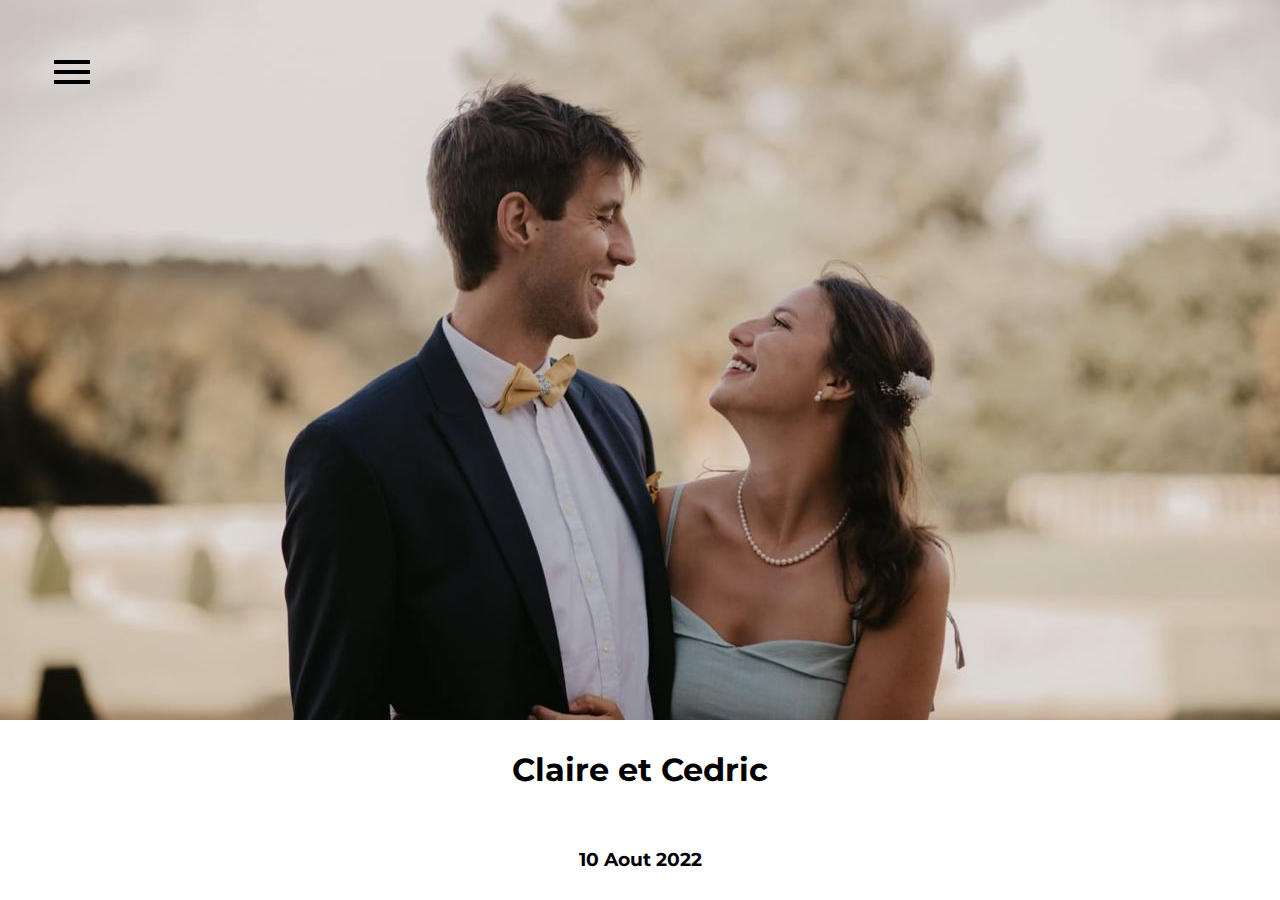
==== index.html @ 83a8cd8a "init" ====
<!DOCTYPE html>
<html>
    <head id="head">
        <meta charset="utf-8">
        <title>Mariage - Claire &amp; Cedric </title>
        <link rel="icon" href="img/nanocell_fit.svg">
        <meta name="viewport" content="width=device-width, initial-scale=1">
        <link rel="stylesheet" type="text/css" href="theme.css">
        <link rel="stylesheet" href="https://fonts.googleapis.com/css?family=Lato:300,400,700">
        <link href="https://fonts.googleapis.com/icon?family=Material+Icons" rel="stylesheet">
        <script src="https://js.stripe.com/v3"></script>

    </head>
    <body>
        <nav id="main-nav" style="display:none">
            <a href="#"></a>
            <a href="#info">Info</a>
            <a href="#program"> Program</a>
            <a href="#contacts"> Contacts</a>
            <a href="#photo">Photos</a>
            <a href="#list">Liste</a>
            <a href="#messe">Messe</a>
        </nav>
        <img id="menu_icn" src="img/nav/menu.svg">


<section id="header">
            <div id="main_img_div"></div>
            <div id="header_txt">
                <h1>        Claire et Cedric </h1>
                <h3> 10 Aout 2022</h3>
            </div>
</section>

    <section id="info">
        
        

    <!-- <div class="hr"></div>         -->
        
        
            <div >

                <h1>  Lieux</h1>
                <table>
                    <tr>    <th> Reception au Mas D'Arvieux   </th></tr>
                    <tr>
                        <td>   <a href="https://www.google.fr/maps/place/Mas+d'Arvieux+-+Maison+d'H%C3%B4tes,+Lieu+de+r%C3%A9ceptions,+mariages+et+S%C3%A9minaire/@43.8187527,4.7420748,12.5z/data=!4m16!1m7!3m6!1s0x12b5dd595a777061:0xc7fd7b2adc88d408!2sMas+d'Arvieux,+13150+Tarascon!3b1!8m2!3d43.83261!4d4.723021!3m7!1s0x12b5dd5ba1266fd5:0x8443583f1bc0cae9!5m2!4m1!1i2!8m2!3d43.8329209!4d4.7229195" target="_blank"><img src="img/nav/gmap.svg" style=" height:  3em"></a>  </td>
                        <td>
                            Quartier Berneraque <br>  Route d'Avignon <br>    13150 Tarascon
                        </td>
                    </tr>
                    <br><br>
                    <tr>    <th> Ceremonie à l'église Notre Dame de Grâce   <br> 10 Août 2022 - 15h30 </th></tr>
                    <tr>
                        <td>   <a href="https://www.google.fr/maps/place/Eglise+Notre-Dame-de-Gr%C3%A2ce/@43.8967047,4.7467676,15.25z/data=!4m5!3m4!1s0x12b5e9c0bca6ae2b:0x3e7623917628d52e!8m2!3d43.8986244!4d4.7477211" arget="_blank"><img src="img/nav/gmap.svg" style=" height:  3em"></a> </td>
                        <td>
                            Eglise Notre Dame de Grâce <br>  Rue Grande <br>  13570 Barbentane
                        </td>
                    </tr>
                </table>
                <br>    
                <br>    
                <br>    
                <br>    
                <br>    
                
            </div>
       
   </section>        
   <section id="contacts">
           
            <div>
                <h1>    Contacts </h1>
                <table>
                    <tr>   <th>  Parents Claire</th></tr>
                    
                    <tr> <td> Magali </td><td> PERRIN  </td><td>   +3360978890  </td></tr>
                    <tr> <td> Maxime  </td><td> PERRIN </td><td>   +3360978890  </td></tr>
                    <tr> <th>  Parents Cedric</th></tr>
                    
                    <tr> <td> Cecile </td><td> BONJOUR  </td><td>   +3360978890  </td></tr>
                    <tr> <td> Xavier  </td><td> BONJOUR </td><td>   +3360978890  </td></tr>
                    
                    <tr>   <th>  Témoins Claire</th></tr>
                    
                    <tr> <td> Marie </td><td> DE NOBLET  </td><td>   +3360978890  </td></tr>
                    <tr> <td> Delphine  </td><td> VIVIER </td><td>   +3360978890  </td></tr>
                    <tr> <td> Diane </td><td> SION  </td><td>   +3360978890  </td></tr>
                    <tr> <td> Marianne  </td><td> GROS </td><td>   +3360978890  </td></tr>
                    <tr> <td> Martin </td><td> WEVERS  </td><td>   +3360978890  </td></tr>
                    
                    <tr>   <th>  Témoins Cedric</th></tr>
                    
                    
                    <tr> <td> Yvan </td><td> ZIMMERMANN  </td><td>   +3360978890  </td></tr>
                    <tr> <td> Geoffroy </td><td> SION  </td><td>   +3360978890  </td></tr>
                    <tr> <td> Nicolas  </td><td>  COPIN</td><td>   +3360978890  </td></tr>
                    <tr> <td> Tanguy </td><td> BONJOUR  </td><td>   +3360978890  </td></tr>
                    
                    <tr>   <th>  Mas d'Arvieux</th></tr>
                    <tr> <td> Caroline  </td><td></td><td>   +3360978890  </td></tr>
                </table>
                <br>
                <br>
            </div>
    </section>
<section id="program">
    
           
            <div>
                <h1>    Programme</h1>
                <table>
                    <tr> <th>Mardi 9 </th></tr>
                    
                    <tr> <td> 16h00 </td><td> Reception sur le Mas</td><td></td></tr>
                    
                    <tr> <th>  Mercredi 10 </th></tr>
                    
                    <tr> <td>08h00</td><td> levé</td><td>     </td></tr>
                    <tr> <td>12h00</td><td> Pizzas dans St rémi</td><td>    </td></tr>
                    <tr> <td>15h00</td><td> Départ pour l'église</td><td>    </td></tr>
                    <tr> <td>15h30</td><td>Cérmonie</td><td>    </td></tr>
                    <tr> <td>17h00</td><td>Cocktail</td><td>    </td></tr>
                    <tr> <td>19h00</td><td>Dîner</td><td>  </td></tr>
                    <tr> <td>22h00</td><td>Soirée</td><td>  </td></tr>
                    
                    <tr> <th>  Jeudi 11 </th></tr>
                    <tr> <td>09h30</td><td>Brunch (start)</td><td>    </td></tr>
                    <tr> <td>12h00</td><td>Brunch (end)</td><td>    </td></tr>
              

                </table>
                <br>
                <br>
            </div>
</section>
<section id="photo">
    
            <div >
                <h1>    Photos</h1>
              

                <div id="slideshow_wrapper">
                   <div id="slideshow_img" idx=1></div>
                   <div id="slideshow_L"><img src="img/next.png"></div>
                   <div id="slideshow_R"><img src="img/next.png"></div> 
                </div>
                <br>
                <div id="slideshow_comment"> A comment</div> 
                  <br>
                  <br>
                  <br>
                  <div> Envoyez nous vos photos à <b>cbonjour37@gmail.com</b></div>
                <br>
                <br>

            </div>
</section>           
<section id="list">
    
            <div >
                <br>
                <br>
                <br>
                <br>
                <h1>    Liste</h1>
                <br>    
                
                <br>    

                <div class="gift_card"> <div class="card_img" style="background-image: url( 'img/liste/voyage.jpg' );"></div> <br> <h5> Voyage </h5> <br></div>
                <div class="gift_card"> <div class="card_img" style="background-image: url( 'img/liste/diner.jpg' );"></div> <br> <h5>Diner en amoureux</h5> <br></div>
                <div class="gift_card"> <div class="card_img" style="background-image: url( 'img/liste/armoire.png' );"></div> <br> <h5>Armoire </h5> <br></div>
                <div class="gift_card"> <div class="card_img" style="background-image: url( 'img/liste/sound.png' );"></div> <br> <h5> Einceintes</h5> <br></div>
                <div class="gift_card"> <div class="card_img" style="background-image: url( 'img/liste/canap.jpg' );"></div> <br> <h5> Canapé </h5> <br></div>
                <div class="gift_card"> <div class="card_img" style="background-image: url( 'img/liste/camera.jpg' );"></div> <br> <h5> Camera </h5> <br></div>
                <div class="gift_card"> <div class="card_img" style="background-image: url( 'img/liste/lampe.jpg' );"></div> <br> <h5> Lampe </h5> <br></div>
                <div class="gift_card"> <div class="card_img" style="background-image: url( 'img/liste/bbq.jpg' );"></div> <br> <h5> BBQ </h5> <br></div>
                <div class="gift_card"> <div class="card_img" style="background-image: url( 'img/liste/table.jpg' );"></div> <br> <h5> Table basse </h5> <br></div>
                <div class="gift_card"> <div class="card_img" style="background-image: url( 'img/liste/table.png' );"></div> <br> <h5> Table de jardin </h5> <br></div>
                <div class="gift_card"> <div class="card_img" style="background-image: url( 'img/liste/mixer.jpg' );"></div> <br> <h5> Mixer </h5> <br></div>
                <div class="gift_card"> <div class="card_img" style="background-image: url( 'img/liste/rice-cooker.png' );"></div> <br> <h5> Rice cooker </h5> <br></div>
                <div class="gift_card"> <div class="card_img" style="background-image: url( 'img/liste/fridge.png' );"></div> <br> <h5> Frigo </h5> <br></div>

                <br>    
                <br>    
                <br>
                <textarea id="msg" placeholder="Message aux mariés " style="width:80vw; max-width: 30em; border:solid pink 1px;padding:1em" rows="4"></textarea>
                <br>
                
                <br><br>

                <input id="money_slider" type="range" name="" style="width:80vw; max-width: 30em;" min="0" max="18" step="1"><br> <br> 
                <span style="color: #ff8ca0"><input type="number" name="" id="amount_donate" min="0"  value="100"><b> €</b></span><br> <br>
                <button id="donate" role="link">Participer</button>
                <br>    
                <div id="error-message"></div>
                <br> <br><br>   
                <br> <br><br>   
                <br> <br><br>   
                <br> <br><br>
            </div>
</section>           


<section id="messe">
    

             <div >
                <h1>Carnet de Messe</h1>
                <br>
                <br>
                 
<img src="img/nav/wip.jpg" style="max-width: 80vw">
             </div>
</section>            

            
          <!--   
            <footer>
                <a href="">...</a>
                <a href="">...</a>
                <a href="">...</a>
            </footer> -->
        </div>
        <script type="text/javascript" src="script.js"></script>
        <script type="text/javascript" src="slideshow.js"></script>
    </body>
</html>
---- theme.css ----
:root{
  --green: #48a741;
  --w: 60%;
  --grey: #eee;
  --shadow: #aaa;
}


@font-face {
    font-family: if;
    /*src:url("font/IndieFlower-Regular.ttf");*/
    src:url("font/Montserrat-VariableFont_wght.ttf");

}

#menu_icn{
  position: fixed; 
  top:2em;
  left:2em;
  height: 3em;  
  z-index: 999999;
  padding: 1em;
}

#menu_icn:hover{
  background-color: #eee;
  border-radius:50%;
  cursor:pointer;
}

.hr{
  background-image: url("./img/nav/hr.png"); /* The image used */
  min-height: 10em; /* You must set a specified height */
  width:  100%;
  background-position: center; /* Center the image */
  background-repeat: no-repeat; /* Do not repeat the image */
  background-size: contain; 
  margin: 5em 0 5em 0 ;
}


 h1, h2,h3{  font-family: if; margin:0;}

h5{
  margin: 0;
}

a{
  color: inherit;
  text-decoration: none;
}

p a {
  font-weight: bold;
  color:green;
}

hr{
  max-width :40em;
  margin-top: 30vh;
  margin-bottom: 30vh;
}

p{
  display: inline-block;
  /*width : 40em;*/
  text-align: justify;
  max-width: 90%;
}
th{
max-width: 0;
overflow-x:   visible;
word-wrap: unset; 
white-space:  nowrap;
padding-top:    2em;

}
span{
  display: inline-block;
  align-items: center;
  max-width: 90%;
}

section {
  min-height: 100vh;
  flex-direction: column;
  justify-content: space-around;
  display: none;
}

section div:first-child {
  max-height: 100%;
}

/*
section, blockquote, footer{
  max-width: 100%;
  margin: 0;
  width :100%;
  background-color: var(--grey);
  box-shadow: 0 0  0 1px  var(--shadow);
}
*/


body{
  display:flex;
  flex-direction:column;
  overflow-x: hidden; 
  width: 100%;
  height :100vh;
  font-family:lato;
  font-weight:lighter;
  margin:0;
  text-align: center;
}

table{
  display:  inline-block;
  text-align: left;
}



nav{
  text-align: center;
  position: fixed;
  left:0;
  top:0;
  height: 100%;

  min-width: 20em;

  /*overflow-y:scroll;*/
   display: flex;
   flex-direction: column;
   justify-content: space-evenly;
   align-items: stretch;
   background-color: var(--grey);
   box-shadow: 1px  1px  var(--shadow);
   z-index: 889;
   
}

/*
nav{
   min-height : 10vh;
   display: flex;
   justify-content: space-evenly;
   position: sticky;
   top:0;
   left:0;
   background-color: var(--grey);
   box-shadow: 0  1px  var(--shadow);
   z-index: 9999;
   
}*/


nav a {
  cursor: pointer;
  width: 100%;
  flex-grow: 2;
  display: flex;
  justify-content: center;
  align-items: center;
}

nav a:hover{
  background-color:white;
}

#logo{
display: inline-block;
height: 3em;
}
button:focus {outline:0;}

button img{
  display: inline-block;
  height : 2em;
  margin-right: 1em;
}


#title{
   margin-top:.5em;
   display: flex;
   justify-content:space-evenly;
   align-items: center;
   font-size: 2em;
   flex-wrap: wrap;
   width: 100%;
}






footer{
  min-height: 10vh;
  display: flex;
  background-color: var(--grey);
  text-align: center;
  /* padding: 1em; */
  justify-content: space-evenly;
  align-items: center;
  flex-wrap: wrap;
}

.gift_card{
  display:inline-block;
  /*text-align:left;*/
  background-color:white;
  margin:1em;
  border-radius:1em;
  box-shadow: 0 0 0 1px  var(--shadow);
  overflow: hidden; 
}
.selected_gift{
  box-shadow: 0 0  0 5px  pink;



}


.gift_card *{
  pointer-events: none;
}

footer a{
  margin:1em;
}

#donate, #send_msg{
  font-size: 1em;
  width: 50vw;
  max-width: 15em;
  padding: .5em;
  font-weight: bold;
  border: none;
  background-color: #ff8ca0;
  color:white;
  border-radius: 1em; 
  cursor :pointer;

}


/*Chrome*/
    input[type='range'] {
      background-color:  #ff8ca0;
    }
    
    
    input[type='range']::-webkit-slider-thumb {
      background: #ff8ca0;
    }


/*=================================*/
header{
  min-height:   100vh;
}

#amount_donate{
text-align: center;
font-size: 3em;
width: 2.5em;
border: none;
color:#ff8ca0;


}

input::-webkit-outer-spin-button,
input::-webkit-inner-spin-button {
    /* display: none; <- Crashes Chrome on hover */
    -webkit-appearance: none;
    margin: 0; /* <-- Apparently some margin are still there even though it's hidden */
}

input[type=number] {
    -moz-appearance:textfield; /* Firefox */
}

#main_img_div{
  background-image: url("./img/main_bg.jpg"); /* The image used */
  min-height: 80%; /* You must set a specified height */
  width:  100%;
  background-position: center; /* Center the image */
  background-repeat: no-repeat; /* Do not repeat the image */
  background-size: cover; 
}

#slideshow_wrapper{

  min-height: 70vh; /* You must set a specified height */
  width:  100%;
  display: flex;
  position: relative;
}

#slideshow_img{
  background-image: url("./img/slideshow/img_001.jpg"); /* The image used */

  min-height: 100%; /* You must set a specified height */
  width:  100%;
  position: absolute;
  top:0;
  left:0;
  background-position: center; /* Center the image */
  background-repeat: no-repeat; /* Do not repeat the image */
  background-size: contain; 
}

#slideshow_L{
  position: absolute;
  top:0;
  left:0;
  height: 100%;
  width:50%; 
}

#slideshow_R{
  position: absolute;
  top:0;
  right:0;
  height: 100%;
  width:50%; 
}

#slideshow_L img{
  position: absolute;
  bottom: 45%;
  left: 2em;
  height: 3em;
  transform: rotate(180deg);
  filter : invert(25%) sepia(16%) saturate(8%) hue-rotate(345deg) brightness(99%) contrast(95%);
  /*filter :invert(59%) sepia(0%) saturate(5%) hue-rotate(209deg) brightness(104%) contrast(95%);*/
}

#slideshow_R img{
  position: absolute;
  bottom: 45%;
  right: 2em;
  height: 3em;
  filter : invert(25%) sepia(16%) saturate(8%) hue-rotate(345deg) brightness(99%) contrast(95%);
  /*filter :invert(59%) sepia(0%) saturate(5%) hue-rotate(209deg) brightness(104%) contrast(95%);*/
}

#slideshow_R img:hover, #slideshow_L img:hover{
  cursor: pointer;
  filter :invert(59%) sepia(0%) saturate(5%) hue-rotate(209deg) brightness(104%) contrast(95%);


}

#header_txt {
  min-height:   20%;
  display: flex;
  flex-direction: column;
  align-items: center;
  align-content:  space-around;
  justify-content:  space-around  ;
}

.card_img{
  height: 10em; /* You must set a specified height */
  width:  10em;
  background-position: center; /* Center the image */
  background-repeat: no-repeat; /* Do not repeat the image */
  background-size: contain; 
}
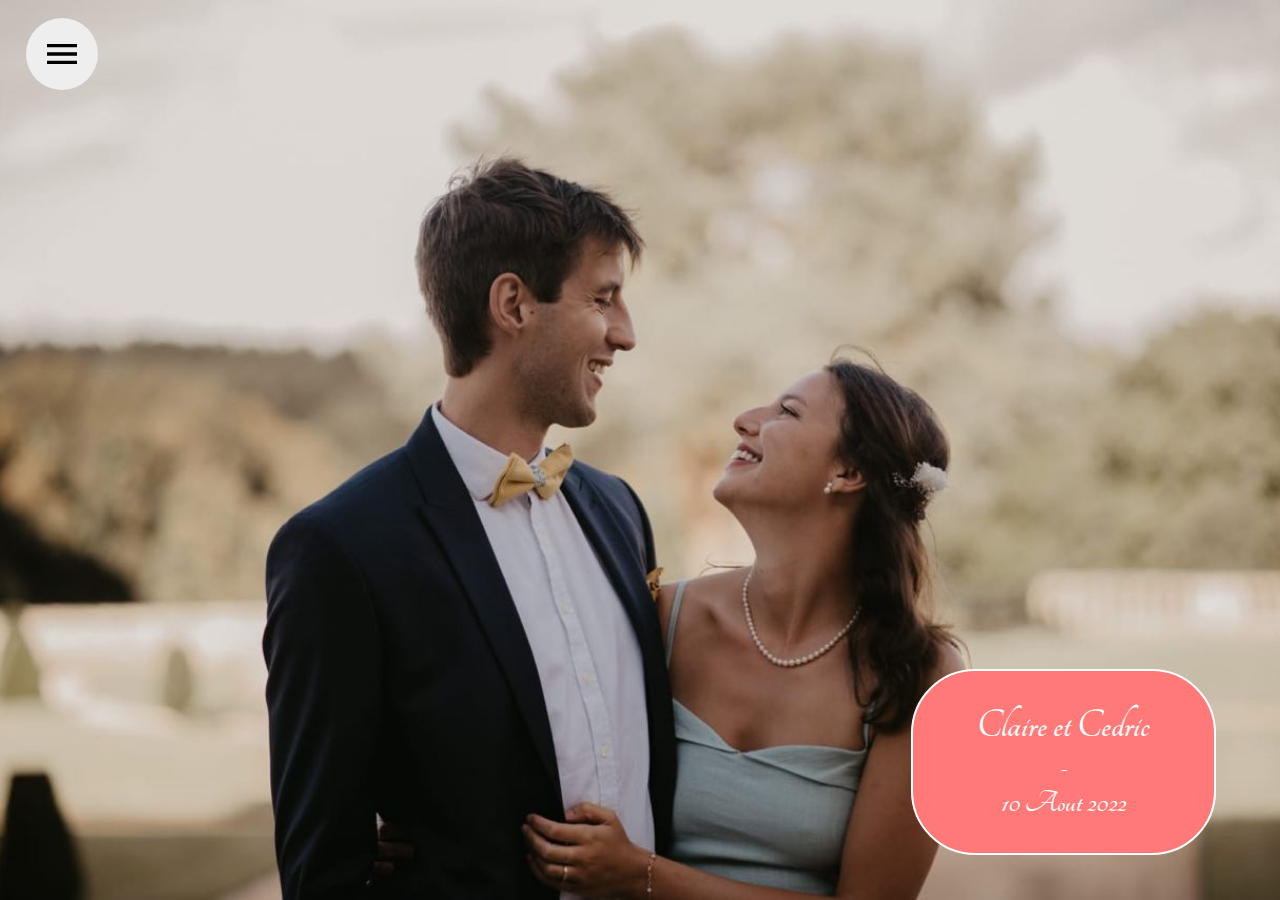
==== commit 8b287874: "mariage" ====
--- a/index.html
+++ b/index.html
@@ -3,17 +3,18 @@
     <head id="head">
         <meta charset="utf-8">
         <title>Mariage - Claire &amp; Cedric </title>
-        <link rel="icon" href="img/nanocell_fit.svg">
+        <link rel="icon" href="img/cc3.svg">
         <meta name="viewport" content="width=device-width, initial-scale=1">
         <link rel="stylesheet" type="text/css" href="theme.css">
         <link rel="stylesheet" href="https://fonts.googleapis.com/css?family=Lato:300,400,700">
         <link href="https://fonts.googleapis.com/icon?family=Material+Icons" rel="stylesheet">
         <script src="https://js.stripe.com/v3"></script>
-
     </head>
     <body>
         <nav id="main-nav" style="display:none">
-            <a href="#"></a>
+            
+            <div onclick="toggle_div('main-nav')"><img src="./img/nav/back.svg" style="filter : invert(60%);"></div>
+            <a href="#">Home</a>
             <a href="#info">Info</a>
             <a href="#program"> Program</a>
             <a href="#contacts"> Contacts</a>
@@ -22,202 +23,172 @@
             <a href="#messe">Messe</a>
         </nav>
         <img id="menu_icn" src="img/nav/menu.svg">
-
-
-<section id="header">
+        <section id="header">
             <div id="main_img_div"></div>
-            <div id="header_txt">
-                <h1>        Claire et Cedric </h1>
-                <h3> 10 Aout 2022</h3>
-            </div>
-</section>
-
-    <section id="info">
-        
-        
-
-    <!-- <div class="hr"></div>         -->
-        
-        
+            <div id="header_txt"><div style="font-size:  1.3em">Claire et Cedric </div>-<div> 10 Aout 2022</div></div>
+        </section>
+        <section id="info">
             <div >
-
                 <h1>  Lieux</h1>
-                <table>
-                    <tr>    <th> Reception au Mas D'Arvieux   </th></tr>
-                    <tr>
-                        <td>   <a href="https://www.google.fr/maps/place/Mas+d'Arvieux+-+Maison+d'H%C3%B4tes,+Lieu+de+r%C3%A9ceptions,+mariages+et+S%C3%A9minaire/@43.8187527,4.7420748,12.5z/data=!4m16!1m7!3m6!1s0x12b5dd595a777061:0xc7fd7b2adc88d408!2sMas+d'Arvieux,+13150+Tarascon!3b1!8m2!3d43.83261!4d4.723021!3m7!1s0x12b5dd5ba1266fd5:0x8443583f1bc0cae9!5m2!4m1!1i2!8m2!3d43.8329209!4d4.7229195" target="_blank"><img src="img/nav/gmap.svg" style=" height:  3em"></a>  </td>
-                        <td>
-                            Quartier Berneraque <br>  Route d'Avignon <br>    13150 Tarascon
-                        </td>
-                    </tr>
+                <div class="art_wrapper" style=" background-color: #ffe9ab;  flex-wrap: wrap;">
+                    <img class="art_img" src="img/art/mas.png">
+                    <div>
+                        <br><br>
+                        <h4> Reception au Mas D'Arvieux   </h4>
+                        <br><br>
+                        <div>
+                            
+                            <a href="https://www.google.fr/maps/place/Mas+d'Arvieux+-+Maison+d'H%C3%B4tes,+Lieu+de+r%C3%A9ceptions,+mariages+et+S%C3%A9minaire/@43.8187527,4.7420748,12.5z/data=!4m16!1m7!3m6!1s0x12b5dd595a777061:0xc7fd7b2adc88d408!2sMas+d'Arvieux,+13150+Tarascon!3b1!8m2!3d43.83261!4d4.723021!3m7!1s0x12b5dd5ba1266fd5:0x8443583f1bc0cae9!5m2!4m1!1i2!8m2!3d43.8329209!4d4.7229195" target="_blank"><img src="img/nav/gmap.svg" style=" height:  3em"></a>
+                            <br>Quartier Berneraque <br>  Route d'Avignon <br>    13150 Tarascon
+                            
+                        </div>
+                    </div>
+                </div>
+                <div  class="art_wrapper" style=" flex-wrap: wrap-reverse;">
+                    <div>
+                        <br><br>
+                        <h4> Ceremonie à l'église Notre Dame de Grâce   </h4>
+                        <br><br>
+                        <div>
+                            <a href="https://www.google.fr/maps/place/Eglise+Notre-Dame-de-Gr%C3%A2ce/@43.8967047,4.7467676,15.25z/data=!4m5!3m4!1s0x12b5e9c0bca6ae2b:0x3e7623917628d52e!8m2!3d43.8986244!4d4.7477211" target="_blank"><img src="img/nav/gmap.svg" style=" height:  3em"></a>
+                            <br>Eglise Notre Dame de Grâce <br>  Rue Grande <br>  13570 Barbentane
+                        </div>
+                    </div>
+                    <img class="art_img" src="img/art/church2.png">
+                </div>
+            </section>
+            <section id="contacts">
+                <div>
+                    <h1>    Contacts </h1>
+                    <table>
+                        <tr>   <th>  Parents Claire</th></tr>
+                        
+                        <tr> <td> Magali </td><td> PERRIN  </td><td>   +3360978890  </td></tr>
+                        <tr> <td> Maxime  </td><td> PERRIN </td><td>   +3360978890  </td></tr>
+                        <tr> <th>  Parents Cedric</th></tr>
+                        
+                        <tr> <td> Cecile </td><td> BONJOUR  </td><td>   +3360978890  </td></tr>
+                        <tr> <td> Xavier  </td><td> BONJOUR </td><td>   +3360978890  </td></tr>
+                        
+                        <tr>   <th>  Témoins Claire</th></tr>
+                        
+                        <tr> <td> Marie </td><td> DE NOBLET  </td><td>   +3360978890  </td></tr>
+                        <tr> <td> Delphine  </td><td> VIVIER </td><td>   +3360978890  </td></tr>
+                        <tr> <td> Diane </td><td> SION  </td><td>   +3360978890  </td></tr>
+                        <tr> <td> Marianne  </td><td> GROS </td><td>   +3360978890  </td></tr>
+                        <tr> <td> Martin </td><td> WEVERS  </td><td>   +3360978890  </td></tr>
+                        
+                        <tr>   <th>  Témoins Cedric</th></tr>
+                        
+                        
+                        <tr> <td> Yvan </td><td> ZIMMERMANN  </td><td>   +3360978890  </td></tr>
+                        <tr> <td> Geoffroy </td><td> SION  </td><td>   +3360978890  </td></tr>
+                        <tr> <td> Nicolas  </td><td>  COPIN</td><td>   +3360978890  </td></tr>
+                        <tr> <td> Tanguy </td><td> BONJOUR  </td><td>   +3360978890  </td></tr>
+                        
+                        <tr>   <th>  Mas d'Arvieux</th></tr>
+                        <tr> <td> Caroline  </td><td></td><td>   +3360978890  </td></tr>
+                    </table>
+                    <br>
+                    <br>
+                </div>
+            </section>
+            <section id="program">
+                
+                
+                <div>
+                    <h1>    Programme</h1>
+                    <table>
+                        <tr> <th>Mardi 9 </th></tr>
+                        
+                        <tr> <td> 16h00 </td><td> Reception sur le Mas</td><td></td></tr>
+                        
+                        <tr> <th>  Mercredi 10 </th></tr>
+                        
+                        <tr> <td>08h00</td><td> levé</td><td>     </td></tr>
+                        <tr> <td>12h00</td><td> Pizzas dans St rémi</td><td>    </td></tr>
+                        <tr> <td>15h00</td><td> Départ pour l'église</td><td>    </td></tr>
+                        <tr> <td>15h30</td><td>Cérmonie</td><td>    </td></tr>
+                        <tr> <td>17h00</td><td>Cocktail</td><td>    </td></tr>
+                        <tr> <td>19h00</td><td>Dîner</td><td>  </td></tr>
+                        <tr> <td>22h00</td><td>Soirée</td><td>  </td></tr>
+                        
+                        <tr> <th>  Jeudi 11 </th></tr>
+                        <tr> <td>09h30</td><td>Brunch (start)</td><td>    </td></tr>
+                        <tr> <td>12h00</td><td>Brunch (end)</td><td>    </td></tr>
+                        
+                    </table>
+                    <br>
+                    <br>
+                </div>
+            </section>
+            <section id="photo">
+                
+                <div >
+                    <h1>    Photos</h1>
+                    
+                    <div id="slideshow_wrapper">
+                        <div id="slideshow_img" idx=1></div>
+                        <div id="slideshow_L"><img src="img/next.png"></div>
+                        <div id="slideshow_R"><img src="img/next.png"></div>
+                    </div>
+                    <br>
+                    <div id="slideshow_comment"> A comment</div>
+                    <br><br><br>
+                    <div> Envoyez nous vos photos à <b>cbonjour37@gmail.com</b></div>
                     <br><br>
-                    <tr>    <th> Ceremonie à l'église Notre Dame de Grâce   <br> 10 Août 2022 - 15h30 </th></tr>
-                    <tr>
-                        <td>   <a href="https://www.google.fr/maps/place/Eglise+Notre-Dame-de-Gr%C3%A2ce/@43.8967047,4.7467676,15.25z/data=!4m5!3m4!1s0x12b5e9c0bca6ae2b:0x3e7623917628d52e!8m2!3d43.8986244!4d4.7477211" arget="_blank"><img src="img/nav/gmap.svg" style=" height:  3em"></a> </td>
-                        <td>
-                            Eglise Notre Dame de Grâce <br>  Rue Grande <br>  13570 Barbentane
-                        </td>
-                    </tr>
-                </table>
-                <br>    
-                <br>    
-                <br>    
-                <br>    
-                <br>    
-                
-            </div>
-       
-   </section>        
-   <section id="contacts">
-           
-            <div>
-                <h1>    Contacts </h1>
-                <table>
-                    <tr>   <th>  Parents Claire</th></tr>
+                </div>
+            </section>
+            <section id="list">
+                
+                <div >
+                    <h1>    Liste</h1>
+                    <div class="gift_card"> <div class="card_img" style="background-image: url( 'img/liste/voyage.jpg' );"></div> <br> <h5> Voyage </h5> <br></div>
+                    <div class="gift_card"> <div class="card_img" style="background-image: url( 'img/liste/diner.jpg' );"></div> <br> <h5>Diner en amoureux</h5> <br></div>
+                    <div class="gift_card"> <div class="card_img" style="background-image: url( 'img/liste/armoire.png' );"></div> <br> <h5>Armoire </h5> <br></div>
+                    <div class="gift_card"> <div class="card_img" style="background-image: url( 'img/liste/sound.png' );"></div> <br> <h5> Einceintes</h5> <br></div>
+                    <div class="gift_card"> <div class="card_img" style="background-image: url( 'img/liste/canap.jpg' );"></div> <br> <h5> Canapé </h5> <br></div>
+                    <div class="gift_card"> <div class="card_img" style="background-image: url( 'img/liste/camera.jpg' );"></div> <br> <h5> Camera </h5> <br></div>
+                    <div class="gift_card"> <div class="card_img" style="background-image: url( 'img/liste/lampe.jpg' );"></div> <br> <h5> Lampe </h5> <br></div>
+                    <div class="gift_card"> <div class="card_img" style="background-image: url( 'img/liste/bbq.jpg' );"></div> <br> <h5> BBQ </h5> <br></div>
+                    <div class="gift_card"> <div class="card_img" style="background-image: url( 'img/liste/table.jpg' );"></div> <br> <h5> Table basse </h5> <br></div>
+                    <div class="gift_card"> <div class="card_img" style="background-image: url( 'img/liste/table.png' );"></div> <br> <h5> Table de jardin </h5> <br></div>
+                    <div class="gift_card"> <div class="card_img" style="background-image: url( 'img/liste/mixer.jpg' );"></div> <br> <h5> Mixer </h5> <br></div>
+                    <div class="gift_card"> <div class="card_img" style="background-image: url( 'img/liste/rice-cooker.png' );"></div> <br> <h5> Rice cooker </h5> <br></div>
+                    <div class="gift_card"> <div class="card_img" style="background-image: url( 'img/liste/fridge.png' );"></div> <br> <h5> Frigo </h5> <br></div>
+                    <div class="gift_card"> <div class="card_img" style="background-image: url( 'img/liste/transat.jpg' );"></div> <br> <h5> Transat </h5> <br></div>
+                    <div class="gift_card"> <div class="card_img" style="background-image: url( 'img/liste/shoose.jpg' );"></div> <br> <h5> Meuble à chaussures </h5> <br></div>
+                    <div class="gift_card"> <div class="card_img" style="background-image: url( 'img/liste/carpet.jpg' );"></div> <br> <h5> Tapis </h5> <br></div>
+                    <br>
+                    <br>
+                    <br>
+                    <textarea id="msg" placeholder="Message aux mariés " style="width:80vw; max-width: 30em; border:solid pink 1px;padding:1em" rows="4"></textarea>
+                    <br>
                     
-                    <tr> <td> Magali </td><td> PERRIN  </td><td>   +3360978890  </td></tr>
-                    <tr> <td> Maxime  </td><td> PERRIN </td><td>   +3360978890  </td></tr>
-                    <tr> <th>  Parents Cedric</th></tr>
+                    <br><br>
+                    <input id="money_slider" type="range" name="" style="width:80vw; max-width: 30em;" min="0" max="18" step="1"><br> <br>
+                    <span style="color: #ff8ca0"><input type="number" name="" id="amount_donate" min="0"  value="100"><b> €</b></span><br> <br>
+                    <button id="donate" role="link">Participer</button>
+                    <br>
+                    <div id="error-message"></div>
+                   <div style="height: 50vh"></div>
+                </div>
+            </section>
+            <section id="messe">
+                
+                <div >
+                    <h1>Carnet de Messe</h1>
+                    <br>
+                    <br>
+                    <br>
+                    <br>
+                    <br>
+                    En cours de conception...
                     
-                    <tr> <td> Cecile </td><td> BONJOUR  </td><td>   +3360978890  </td></tr>
-                    <tr> <td> Xavier  </td><td> BONJOUR </td><td>   +3360978890  </td></tr>
-                    
-                    <tr>   <th>  Témoins Claire</th></tr>
-                    
-                    <tr> <td> Marie </td><td> DE NOBLET  </td><td>   +3360978890  </td></tr>
-                    <tr> <td> Delphine  </td><td> VIVIER </td><td>   +3360978890  </td></tr>
-                    <tr> <td> Diane </td><td> SION  </td><td>   +3360978890  </td></tr>
-                    <tr> <td> Marianne  </td><td> GROS </td><td>   +3360978890  </td></tr>
-                    <tr> <td> Martin </td><td> WEVERS  </td><td>   +3360978890  </td></tr>
-                    
-                    <tr>   <th>  Témoins Cedric</th></tr>
-                    
-                    
-                    <tr> <td> Yvan </td><td> ZIMMERMANN  </td><td>   +3360978890  </td></tr>
-                    <tr> <td> Geoffroy </td><td> SION  </td><td>   +3360978890  </td></tr>
-                    <tr> <td> Nicolas  </td><td>  COPIN</td><td>   +3360978890  </td></tr>
-                    <tr> <td> Tanguy </td><td> BONJOUR  </td><td>   +3360978890  </td></tr>
-                    
-                    <tr>   <th>  Mas d'Arvieux</th></tr>
-                    <tr> <td> Caroline  </td><td></td><td>   +3360978890  </td></tr>
-                </table>
-                <br>
-                <br>
-            </div>
-    </section>
-<section id="program">
-    
-           
-            <div>
-                <h1>    Programme</h1>
-                <table>
-                    <tr> <th>Mardi 9 </th></tr>
-                    
-                    <tr> <td> 16h00 </td><td> Reception sur le Mas</td><td></td></tr>
-                    
-                    <tr> <th>  Mercredi 10 </th></tr>
-                    
-                    <tr> <td>08h00</td><td> levé</td><td>     </td></tr>
-                    <tr> <td>12h00</td><td> Pizzas dans St rémi</td><td>    </td></tr>
-                    <tr> <td>15h00</td><td> Départ pour l'église</td><td>    </td></tr>
-                    <tr> <td>15h30</td><td>Cérmonie</td><td>    </td></tr>
-                    <tr> <td>17h00</td><td>Cocktail</td><td>    </td></tr>
-                    <tr> <td>19h00</td><td>Dîner</td><td>  </td></tr>
-                    <tr> <td>22h00</td><td>Soirée</td><td>  </td></tr>
-                    
-                    <tr> <th>  Jeudi 11 </th></tr>
-                    <tr> <td>09h30</td><td>Brunch (start)</td><td>    </td></tr>
-                    <tr> <td>12h00</td><td>Brunch (end)</td><td>    </td></tr>
-              
-
-                </table>
-                <br>
-                <br>
-            </div>
-</section>
-<section id="photo">
-    
-            <div >
-                <h1>    Photos</h1>
-              
-
-                <div id="slideshow_wrapper">
-                   <div id="slideshow_img" idx=1></div>
-                   <div id="slideshow_L"><img src="img/next.png"></div>
-                   <div id="slideshow_R"><img src="img/next.png"></div> 
-                </div>
-                <br>
-                <div id="slideshow_comment"> A comment</div> 
-                  <br>
-                  <br>
-                  <br>
-                  <div> Envoyez nous vos photos à <b>cbonjour37@gmail.com</b></div>
-                <br>
-                <br>
-
-            </div>
-</section>           
-<section id="list">
-    
-            <div >
-                <br>
-                <br>
-                <br>
-                <br>
-                <h1>    Liste</h1>
-                <br>    
-                
-                <br>    
-
-                <div class="gift_card"> <div class="card_img" style="background-image: url( 'img/liste/voyage.jpg' );"></div> <br> <h5> Voyage </h5> <br></div>
-                <div class="gift_card"> <div class="card_img" style="background-image: url( 'img/liste/diner.jpg' );"></div> <br> <h5>Diner en amoureux</h5> <br></div>
-                <div class="gift_card"> <div class="card_img" style="background-image: url( 'img/liste/armoire.png' );"></div> <br> <h5>Armoire </h5> <br></div>
-                <div class="gift_card"> <div class="card_img" style="background-image: url( 'img/liste/sound.png' );"></div> <br> <h5> Einceintes</h5> <br></div>
-                <div class="gift_card"> <div class="card_img" style="background-image: url( 'img/liste/canap.jpg' );"></div> <br> <h5> Canapé </h5> <br></div>
-                <div class="gift_card"> <div class="card_img" style="background-image: url( 'img/liste/camera.jpg' );"></div> <br> <h5> Camera </h5> <br></div>
-                <div class="gift_card"> <div class="card_img" style="background-image: url( 'img/liste/lampe.jpg' );"></div> <br> <h5> Lampe </h5> <br></div>
-                <div class="gift_card"> <div class="card_img" style="background-image: url( 'img/liste/bbq.jpg' );"></div> <br> <h5> BBQ </h5> <br></div>
-                <div class="gift_card"> <div class="card_img" style="background-image: url( 'img/liste/table.jpg' );"></div> <br> <h5> Table basse </h5> <br></div>
-                <div class="gift_card"> <div class="card_img" style="background-image: url( 'img/liste/table.png' );"></div> <br> <h5> Table de jardin </h5> <br></div>
-                <div class="gift_card"> <div class="card_img" style="background-image: url( 'img/liste/mixer.jpg' );"></div> <br> <h5> Mixer </h5> <br></div>
-                <div class="gift_card"> <div class="card_img" style="background-image: url( 'img/liste/rice-cooker.png' );"></div> <br> <h5> Rice cooker </h5> <br></div>
-                <div class="gift_card"> <div class="card_img" style="background-image: url( 'img/liste/fridge.png' );"></div> <br> <h5> Frigo </h5> <br></div>
-
-                <br>    
-                <br>    
-                <br>
-                <textarea id="msg" placeholder="Message aux mariés " style="width:80vw; max-width: 30em; border:solid pink 1px;padding:1em" rows="4"></textarea>
-                <br>
-                
-                <br><br>
-
-                <input id="money_slider" type="range" name="" style="width:80vw; max-width: 30em;" min="0" max="18" step="1"><br> <br> 
-                <span style="color: #ff8ca0"><input type="number" name="" id="amount_donate" min="0"  value="100"><b> €</b></span><br> <br>
-                <button id="donate" role="link">Participer</button>
-                <br>    
-                <div id="error-message"></div>
-                <br> <br><br>   
-                <br> <br><br>   
-                <br> <br><br>   
-                <br> <br><br>
-            </div>
-</section>           
-
-
-<section id="messe">
-    
-
-             <div >
-                <h1>Carnet de Messe</h1>
-                <br>
-                <br>
-                 
-<img src="img/nav/wip.jpg" style="max-width: 80vw">
-             </div>
-</section>            
-
+                </div>
+            </section>
             
-          <!--   
+            <!--
             <footer>
                 <a href="">...</a>
                 <a href="">...</a>
--- a/theme.css
+++ b/theme.css
@@ -3,27 +3,32 @@
   --w: 60%;
   --grey: #eee;
   --shadow: #aaa;
+  --pink: #ff7979;
 }
 
 
 @font-face {
-    font-family: if;
+    font-family: myfont;
     /*src:url("font/IndieFlower-Regular.ttf");*/
-    src:url("font/Montserrat-VariableFont_wght.ttf");
+    src:url("font/Tangerine-Bold.ttf");
+    /*src:url("font/Niconne-Regular.ttf");*/
+    /*src:url("font/Montserrat-VariableFont_wght.ttf");*/
 
 }
 
 #menu_icn{
   position: fixed; 
-  top:2em;
-  left:2em;
-  height: 3em;  
-  z-index: 999999;
+  top:2vh;
+  left:2vw;
+  height: 2.5em;  
+  z-index: 100;
   padding: 1em;
+  background-color: var(--grey);
+  border-radius:50%;
 }
 
 #menu_icn:hover{
-  background-color: #eee;
+  background-color: #fff;
   border-radius:50%;
   cursor:pointer;
 }
@@ -38,8 +43,9 @@
   margin: 5em 0 5em 0 ;
 }
 
-
- h1, h2,h3{  font-family: if; margin:0;}
+ h1, h2,h3, h4{  font-family: myfont; margin:0; font-size: 3em;}
+ h1{margin: 0.5em 0 .5em}
+
 
 h5{
   margin: 0;
@@ -60,7 +66,16 @@
   margin-top: 30vh;
   margin-bottom: 30vh;
 }
-
+.art_img{
+ max-height : 20em;
+ max-width: 100%;
+}
+.art_wrapper{
+   box-shadow: 0 0 0  1px  var(--shadow);
+
+  display: flex;justify-content: space-evenly; align-items: center;   
+  padding: 10vh 0 10vh 0
+}
 p{
   display: inline-block;
   /*width : 40em;*/
@@ -68,12 +83,15 @@
   max-width: 90%;
 }
 th{
+  text-align: center;
 max-width: 0;
 overflow-x:   visible;
 word-wrap: unset; 
 white-space:  nowrap;
 padding-top:    2em;
-
+line-height: 1.5em;
+font-family: myfont;
+font-size: 2em;
 }
 span{
   display: inline-block;
@@ -128,36 +146,24 @@
   left:0;
   top:0;
   height: 100%;
-
-  min-width: 20em;
-
-  /*overflow-y:scroll;*/
+  /*font-weight: bold;*/
+  font-size: 1.2em;
+  width: 60vw;
+  max-width: 20em;
    display: flex;
    flex-direction: column;
    justify-content: space-evenly;
    align-items: stretch;
    background-color: var(--grey);
-   box-shadow: 1px  1px  var(--shadow);
+   box-shadow: 0 1px 1px  1px  var(--shadow);
    z-index: 889;
    
 }
 
-/*
-nav{
-   min-height : 10vh;
-   display: flex;
-   justify-content: space-evenly;
-   position: sticky;
-   top:0;
-   left:0;
-   background-color: var(--grey);
-   box-shadow: 0  1px  var(--shadow);
-   z-index: 9999;
-   
-}*/
-
-
-nav a {
+
+nav a, nav div {
+  font-family: myfont;
+  font-size: 1.3em;
   cursor: pointer;
   width: 100%;
   flex-grow: 2;
@@ -166,7 +172,7 @@
   align-items: center;
 }
 
-nav a:hover{
+nav a:hover , nav div:hover {
   background-color:white;
 }
 
@@ -288,7 +294,7 @@
 
 #main_img_div{
   background-image: url("./img/main_bg.jpg"); /* The image used */
-  min-height: 80%; /* You must set a specified height */
+  min-height: 100%; /* You must set a specified height */
   width:  100%;
   background-position: center; /* Center the image */
   background-repeat: no-repeat; /* Do not repeat the image */
@@ -359,12 +365,25 @@
 }
 
 #header_txt {
-  min-height:   20%;
-  display: flex;
-  flex-direction: column;
-  align-items: center;
-  align-content:  space-around;
-  justify-content:  space-around  ;
+  background-color: var(--pink);
+  padding: 1em 2em;
+  border-radius: 2em;
+  color:  white;
+  /*line-height: 3em;*/
+  border: solid 2px white;
+  font-family: myfont;
+  font-size: 2em;
+  /*font-weight: bold;*/
+
+  position:absolute ;
+  bottom: 5vh;
+  right:5vw;
+
+  /*display: flex;*/
+  /*flex-direction: column;*/
+  /*align-items: center;*/
+  /*align-content:  space-around;*/
+  /*justify-content:  space-around  ;*/
 }
 
 .card_img{
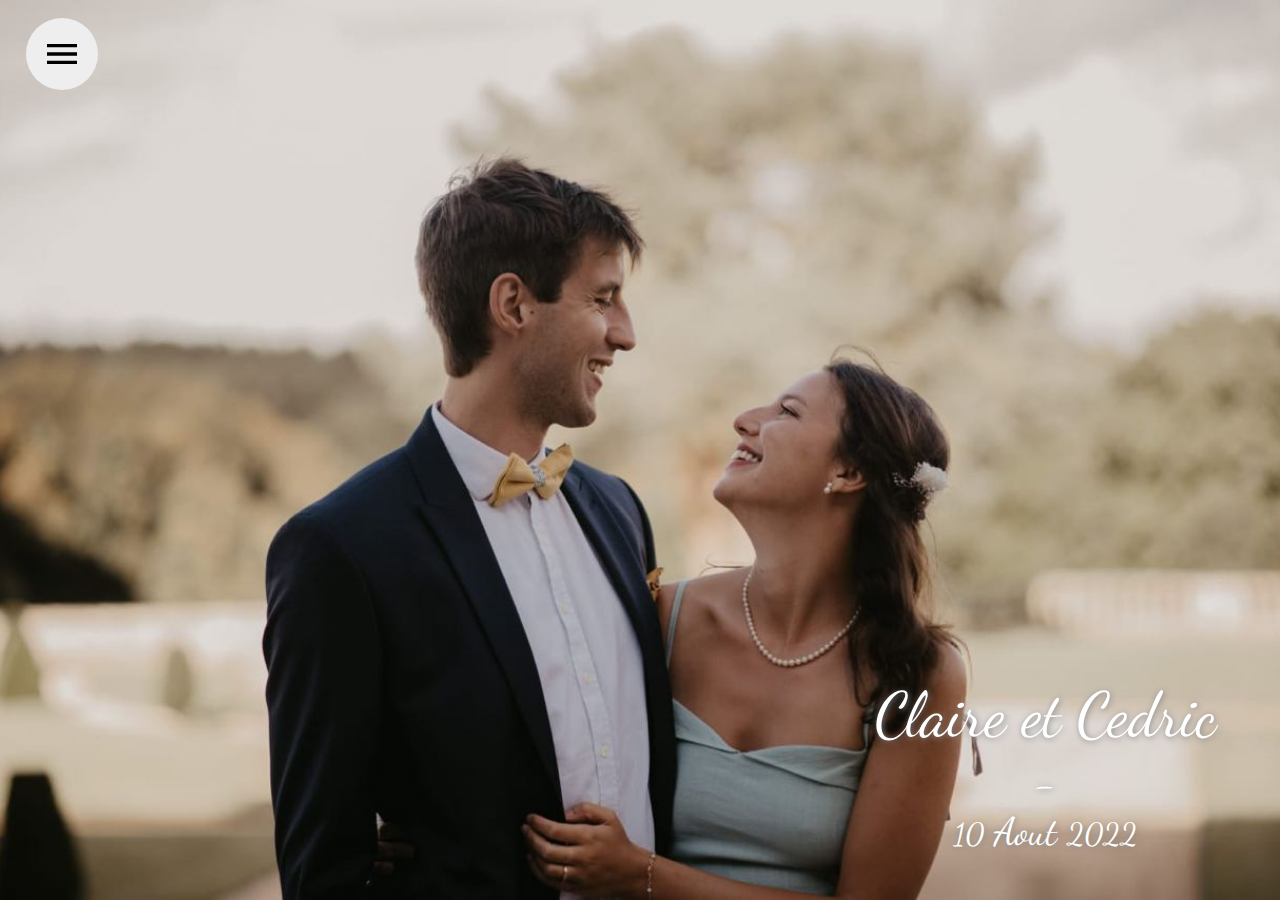
==== commit e70cc29c: "mariage" ====
--- a/index.html
+++ b/index.html
@@ -14,9 +14,9 @@
         <nav id="main-nav" style="display:none">
             
             <div onclick="toggle_div('main-nav')"><img src="./img/nav/back.svg" style="filter : invert(60%);"></div>
-            <a href="#">Home</a>
-            <a href="#info">Info</a>
-            <a href="#program"> Program</a>
+            <a href="#">Accueil</a>
+            <a href="#info">Programme</a>
+            <!-- <a href="#program"> Programme</a> -->
             <a href="#contacts"> Contacts</a>
             <a href="#photo">Photos</a>
             <a href="#list">Liste</a>
@@ -25,12 +25,38 @@
         <img id="menu_icn" src="img/nav/menu.svg">
         <section id="header">
             <div id="main_img_div"></div>
-            <div id="header_txt"><div style="font-size:  1.3em">Claire et Cedric </div>-<div> 10 Aout 2022</div></div>
+            <div id="header_txt"><div style="font-size:  1.3em">Claire et Cedric </div>-<div style="font-size: 0.8em"> <span style="font-size: 0.8em">10 </span> Aout <span style="font-size: 0.8em">2022</span></div></div>
         </section>
         <section id="info">
-            <div >
-                <h1>  Lieux</h1>
-                <div class="art_wrapper" style=" background-color: #ffe9ab;  flex-wrap: wrap;">
+            <div>   
+                    <h1 >    Programme</h1>
+                    <table>
+                        <tr> <th>  <b>  Mercredi 10</b> </th></tr>
+                        <tr> <th>  Eglise - Notre Dame de Grâce  </th></tr>
+                        
+                        <tr> <td>15h30</td><td>Cérémonie Religieuse</td><td>    </td></tr>
+                        <tr> <th>  Mas d'Arvieux </th></tr>
+
+                        <tr> <td>17h30</td><td>Rafraîchissements</td><td>    </td></tr>
+                        <tr> <td>18h00</td><td>Cocktail</td><td>  </td></tr>
+                        <tr> <td>20h00</td><td>Dîner</td><td>  </td></tr>
+                        <tr> <td>22h00</td><td>Soirée</td><td>  </td></tr>
+                        
+                        <tr> <th>  <b>  Jeudi 11 </b></th></tr>
+                        <tr> <th>  Mas d'Arvieux </th></tr>
+
+                        <tr> <td>11h00</td><td>Brunch du lendemain</td><td>    </td></tr>
+                        <!-- <tr> <td>12h00</td><td>Brunch (end)</td><td>    </td></tr> -->
+                        
+                    </table>
+                    <br>
+                    <br>
+                    <br>
+                    <br>
+                    <br>
+            </div>
+                <!-- <h1>  Lieux</h1> -->
+                <div class="art_wrapper" style=" background-color: var(--tc);color:white;  flex-wrap: wrap;">
                     <img class="art_img" src="img/art/mas.png">
                     <div>
                         <br><br>
@@ -63,31 +89,31 @@
                     <table>
                         <tr>   <th>  Parents Claire</th></tr>
                         
-                        <tr> <td> Magali </td><td> PERRIN  </td><td>   +3360978890  </td></tr>
-                        <tr> <td> Maxime  </td><td> PERRIN </td><td>   +3360978890  </td></tr>
+                        <tr> <td> Magali </td><td> PERRIN  </td><td>   0660133036  </td></tr>
+                        <tr> <td> Maxime  </td><td> PERRIN </td><td>   0650888200  </td></tr>
                         <tr> <th>  Parents Cedric</th></tr>
                         
-                        <tr> <td> Cecile </td><td> BONJOUR  </td><td>   +3360978890  </td></tr>
-                        <tr> <td> Xavier  </td><td> BONJOUR </td><td>   +3360978890  </td></tr>
+                        <tr> <td> Cecile </td><td> BONJOUR  </td><td>   0763301165  </td></tr>
+                        <tr> <td> Xavier  </td><td> BONJOUR </td><td>   0684776692  </td></tr>
                         
                         <tr>   <th>  Témoins Claire</th></tr>
                         
-                        <tr> <td> Marie </td><td> DE NOBLET  </td><td>   +3360978890  </td></tr>
-                        <tr> <td> Delphine  </td><td> VIVIER </td><td>   +3360978890  </td></tr>
-                        <tr> <td> Diane </td><td> SION  </td><td>   +3360978890  </td></tr>
-                        <tr> <td> Marianne  </td><td> GROS </td><td>   +3360978890  </td></tr>
-                        <tr> <td> Martin </td><td> WEVERS  </td><td>   +3360978890  </td></tr>
+                        <tr> <td> Marie </td><td> DE NOBLET  </td><td>   0629905657  </td></tr>
+                        <tr> <td> Delphine  </td><td> VIVIER </td><td>   0767545849  </td></tr>
+                        <tr> <td> Diane </td><td> SION  </td><td>   0648482137  </td></tr>
+                        <tr> <td> Marianne  </td><td> GROS </td><td>   -  </td></tr>
+                        <tr> <td> Martin </td><td> WEVERS  </td><td>   0638658732  </td></tr>
                         
                         <tr>   <th>  Témoins Cedric</th></tr>
                         
                         
-                        <tr> <td> Yvan </td><td> ZIMMERMANN  </td><td>   +3360978890  </td></tr>
-                        <tr> <td> Geoffroy </td><td> SION  </td><td>   +3360978890  </td></tr>
-                        <tr> <td> Nicolas  </td><td>  COPIN</td><td>   +3360978890  </td></tr>
-                        <tr> <td> Tanguy </td><td> BONJOUR  </td><td>   +3360978890  </td></tr>
+                        <tr> <td> Yvan </td><td> ZIMMERMANN  </td><td>   -  </td></tr>
+                        <tr> <td> Geoffroy </td><td> SION  </td><td>   0760104837  </td></tr>
+                        <tr> <td> Nicolas  </td><td>  COPIN</td><td>   0668868800  </td></tr>
+                        <tr> <td> Tanguy </td><td> BONJOUR  </td><td>   0687492422  </td></tr>
                         
                         <tr>   <th>  Mas d'Arvieux</th></tr>
-                        <tr> <td> Caroline  </td><td></td><td>   +3360978890  </td></tr>
+                        <tr> <td> Caroline  </td><td>VILLON</td><td>   0611719140  </td></tr>
                     </table>
                     <br>
                     <br>
@@ -96,31 +122,7 @@
             <section id="program">
                 
                 
-                <div>
-                    <h1>    Programme</h1>
-                    <table>
-                        <tr> <th>Mardi 9 </th></tr>
-                        
-                        <tr> <td> 16h00 </td><td> Reception sur le Mas</td><td></td></tr>
-                        
-                        <tr> <th>  Mercredi 10 </th></tr>
-                        
-                        <tr> <td>08h00</td><td> levé</td><td>     </td></tr>
-                        <tr> <td>12h00</td><td> Pizzas dans St rémi</td><td>    </td></tr>
-                        <tr> <td>15h00</td><td> Départ pour l'église</td><td>    </td></tr>
-                        <tr> <td>15h30</td><td>Cérmonie</td><td>    </td></tr>
-                        <tr> <td>17h00</td><td>Cocktail</td><td>    </td></tr>
-                        <tr> <td>19h00</td><td>Dîner</td><td>  </td></tr>
-                        <tr> <td>22h00</td><td>Soirée</td><td>  </td></tr>
-                        
-                        <tr> <th>  Jeudi 11 </th></tr>
-                        <tr> <td>09h30</td><td>Brunch (start)</td><td>    </td></tr>
-                        <tr> <td>12h00</td><td>Brunch (end)</td><td>    </td></tr>
-                        
-                    </table>
-                    <br>
-                    <br>
-                </div>
+                
             </section>
             <section id="photo">
                 
@@ -146,28 +148,45 @@
                     <div class="gift_card"> <div class="card_img" style="background-image: url( 'img/liste/voyage.jpg' );"></div> <br> <h5> Voyage </h5> <br></div>
                     <div class="gift_card"> <div class="card_img" style="background-image: url( 'img/liste/diner.jpg' );"></div> <br> <h5>Diner en amoureux</h5> <br></div>
                     <div class="gift_card"> <div class="card_img" style="background-image: url( 'img/liste/armoire.png' );"></div> <br> <h5>Armoire </h5> <br></div>
-                    <div class="gift_card"> <div class="card_img" style="background-image: url( 'img/liste/sound.png' );"></div> <br> <h5> Einceintes</h5> <br></div>
+                    <div class="gift_card"> <div class="card_img" style="background-image: url( 'img/liste/sound.png' );"></div> <br> <h5> Enceintes</h5> <br></div>
+                    <div class="gift_card"> <div class="card_img" style="background-image: url( 'img/liste/cadre.jpg' );"></div> <br> <h5> Cadre à Photo </h5> <br></div>
                     <div class="gift_card"> <div class="card_img" style="background-image: url( 'img/liste/canap.jpg' );"></div> <br> <h5> Canapé </h5> <br></div>
-                    <div class="gift_card"> <div class="card_img" style="background-image: url( 'img/liste/camera.jpg' );"></div> <br> <h5> Camera </h5> <br></div>
+                    <div class="gift_card"> <div class="card_img" style="background-image: url( 'img/liste/camera.jpg' );"></div> <br> <h5> Appareil photo </h5> <br></div>
                     <div class="gift_card"> <div class="card_img" style="background-image: url( 'img/liste/lampe.jpg' );"></div> <br> <h5> Lampe </h5> <br></div>
+                    <div class="gift_card"> <div class="card_img" style="background-image: url( 'img/liste/bed.jpg' );"></div> <br> <h5> Parure de lit</h5> <br></div>
                     <div class="gift_card"> <div class="card_img" style="background-image: url( 'img/liste/bbq.jpg' );"></div> <br> <h5> BBQ </h5> <br></div>
                     <div class="gift_card"> <div class="card_img" style="background-image: url( 'img/liste/table.jpg' );"></div> <br> <h5> Table basse </h5> <br></div>
+                    <div class="gift_card"> <div class="card_img" style="background-image: url( 'img/liste/serviettes.jpg' );"></div> <br> <h5> Serviettes de table </h5> <br></div>
                     <div class="gift_card"> <div class="card_img" style="background-image: url( 'img/liste/table.png' );"></div> <br> <h5> Table de jardin </h5> <br></div>
                     <div class="gift_card"> <div class="card_img" style="background-image: url( 'img/liste/mixer.jpg' );"></div> <br> <h5> Mixer </h5> <br></div>
                     <div class="gift_card"> <div class="card_img" style="background-image: url( 'img/liste/rice-cooker.png' );"></div> <br> <h5> Rice cooker </h5> <br></div>
+                    <div class="gift_card"> <div class="card_img" style="background-image: url( 'img/liste/nape.jpg' );"></div> <br> <h5> Nappe de table</h5> <br></div>
                     <div class="gift_card"> <div class="card_img" style="background-image: url( 'img/liste/fridge.png' );"></div> <br> <h5> Frigo </h5> <br></div>
                     <div class="gift_card"> <div class="card_img" style="background-image: url( 'img/liste/transat.jpg' );"></div> <br> <h5> Transat </h5> <br></div>
                     <div class="gift_card"> <div class="card_img" style="background-image: url( 'img/liste/shoose.jpg' );"></div> <br> <h5> Meuble à chaussures </h5> <br></div>
                     <div class="gift_card"> <div class="card_img" style="background-image: url( 'img/liste/carpet.jpg' );"></div> <br> <h5> Tapis </h5> <br></div>
-                    <br>
-                    <br>
-                    <br>
-                    <textarea id="msg" placeholder="Message aux mariés " style="width:80vw; max-width: 30em; border:solid pink 1px;padding:1em" rows="4"></textarea>
+                    
+                    <div class="gift_card"> <div class="card_img" style="background-image: url( 'img/liste/plantes.jpg' );"></div> <br> <h5> Plante verte </h5> <br></div>
+                    <div class="gift_card"> <div class="card_img" style="background-image: url( 'img/liste/bbq_utils.jpg' );"></div> <br> <h5> Ustensiles BBQ </h5> <br></div>
+                    <div class="gift_card"> <div class="card_img" style="background-image: url( 'img/liste/assiette.jpg' );"></div> <br> <h5> Assiettes </h5> <br></div>
+                    <div class="gift_card"> <div class="card_img" style="background-image: url( 'img/liste/plat.jpg' );"></div> <br> <h5> Plats </h5> <br></div>
+                    <div class="gift_card"> <div class="card_img" style="background-image: url( 'img/liste/raclette.jpg' );"></div> <br> <h5> Appareil à raclette </h5> <br></div>
+                    <div class="gift_card"> <div class="card_img" style="background-image: url( 'img/liste/valise.jpg' );"></div> <br> <h5> Valise de voyage </h5> <br></div>
+                    <div class="gift_card"> <div class="card_img" style="background-image: url( 'img/liste/bibli.jpg' );"></div> <br> <h5> Meuble bibliothèque</h5> <br></div>
+                    <div class="gift_card"> <div class="card_img" style="background-image: url( 'img/liste/the.jpg' );"></div> <br> <h5> Boite à thé </h5> <br></div>
+
+                    <div class="gift_card"> <div class="card_img" style="background-image: url( 'img/liste/chair_desk.jpg' );"></div> <br> <h5> Chaise de bureau </h5> <br></div>
+                    <div class="gift_card"> <div class="card_img" style="background-image: url( 'img/liste/velo.jpg' );"></div> <br> <h5> Un velo pour Claire <3 </h5> <br></div>
+
+                    <br>
+                    <br>
+                    <br>
+                    <textarea id="msg" placeholder="Message aux mariés " style="width:80vw; max-width: 30em; border:solid  var(--tc) 1px;padding:1em" rows="4"></textarea>
                     <br>
                     
                     <br><br>
-                    <input id="money_slider" type="range" name="" style="width:80vw; max-width: 30em;" min="0" max="18" step="1"><br> <br>
-                    <span style="color: #ff8ca0"><input type="number" name="" id="amount_donate" min="0"  value="100"><b> €</b></span><br> <br>
+                    <input id="money_slider" type="range" name="" style="width:80vw; max-width: 30em;" min="0" max="20" step="1" value="0"><br> <br>
+                    <span style="color: var(--tc)"><input type="number" name="" id="amount_donate" min="0"  value="0"><b> €</b></span><br> <br>
                     <button id="donate" role="link">Participer</button>
                     <br>
                     <div id="error-message"></div>
--- a/theme.css
+++ b/theme.css
@@ -4,15 +4,35 @@
   --grey: #eee;
   --shadow: #aaa;
   --pink: #ff7979;
+  --tc: #cc6238;
 }
 
 
 @font-face {
+      src:url("font/Montserrat-VariableFont_wght.ttf");
+      src:url("font/Niconne-Regular.ttf");
+      src:url("font/DancingScript-SemiBold.ttf");
+      src:url("font/DancingScript-VariableFont_wght.ttf");
+      src:url("font/IndieFlower-Regular.ttf");
+      src:url("font/ArchitectsDaughter-Regular.ttf       ");
+      src:url("font/DancingScript-Bold.ttf");
+      src:url("font/MarckScript-Regular.ttf");
+      src:url("font/Tangerine-Bold.ttf");
+      src:url("font/Tangerine-Regular.ttf");
+      src:url("font/MsMadi-Regular.ttf"); /* ok*/
+      src:url("font/DancingScript-Medium.ttf"); /*best*/
+      src:url("font/DancingScript-Regular.ttf");
+
     font-family: myfont;
-    /*src:url("font/IndieFlower-Regular.ttf");*/
-    src:url("font/Tangerine-Bold.ttf");
-    /*src:url("font/Niconne-Regular.ttf");*/
-    /*src:url("font/Montserrat-VariableFont_wght.ttf");*/
+
+
+}
+@font-face {
+     
+      src:url("font/MarckScript-Regular.ttf");
+
+    font-family: myfont2;
+
 
 }
 
@@ -43,9 +63,12 @@
   margin: 5em 0 5em 0 ;
 }
 
- h1, h2,h3, h4{  font-family: myfont; margin:0; font-size: 3em;}
+ h1, h2,h3, h4{  font-family: myfont; margin:0; font-size: 2em; font-weight:  400}
  h1{margin: 0.5em 0 .5em}
 
+h1, h2,h3, h4{
+letter-spacing: 0.1em;
+ }
 
 h5{
   margin: 0;
@@ -91,7 +114,8 @@
 padding-top:    2em;
 line-height: 1.5em;
 font-family: myfont;
-font-size: 2em;
+font-size: 1.5em;
+font-weight:  400
 }
 span{
   display: inline-block;
@@ -102,12 +126,12 @@
 section {
   min-height: 100vh;
   flex-direction: column;
-  justify-content: space-around;
+  /*justify-content: space-around;*/
   display: none;
 }
 
 section div:first-child {
-  max-height: 100%;
+  /*max-height: 100%;*/
 }
 
 /*
@@ -131,6 +155,7 @@
   font-weight:lighter;
   margin:0;
   text-align: center;
+
 }
 
 table{
@@ -225,7 +250,7 @@
   overflow: hidden; 
 }
 .selected_gift{
-  box-shadow: 0 0  0 5px  pink;
+  box-shadow: 0 0  0 5px  var(--tc);
 
 
 
@@ -247,7 +272,7 @@
   padding: .5em;
   font-weight: bold;
   border: none;
-  background-color: #ff8ca0;
+  background-color: var(--tc);
   color:white;
   border-radius: 1em; 
   cursor :pointer;
@@ -276,7 +301,7 @@
 font-size: 3em;
 width: 2.5em;
 border: none;
-color:#ff8ca0;
+color:var(--tc);
 
 
 }
@@ -365,20 +390,22 @@
 }
 
 #header_txt {
-  background-color: var(--pink);
-  padding: 1em 2em;
-  border-radius: 2em;
-  color:  white;
+  /*background-color: var(--pink);*/
+  /*padding: 1em 2em;*/
+  /*border-radius: 2em;*/
+  /*color:  white;*/
   /*line-height: 3em;*/
-  border: solid 2px white;
+  /*border: solid 2px white;*/
   font-family: myfont;
-  font-size: 2em;
+  font-size: 3em;
   /*font-weight: bold;*/
 
   position:absolute ;
   bottom: 5vh;
   right:5vw;
-
+  color:  white;
+  text-shadow: 1px 1px 6px  #888 ;
+  margin:auto;
   /*display: flex;*/
   /*flex-direction: column;*/
   /*align-items: center;*/
